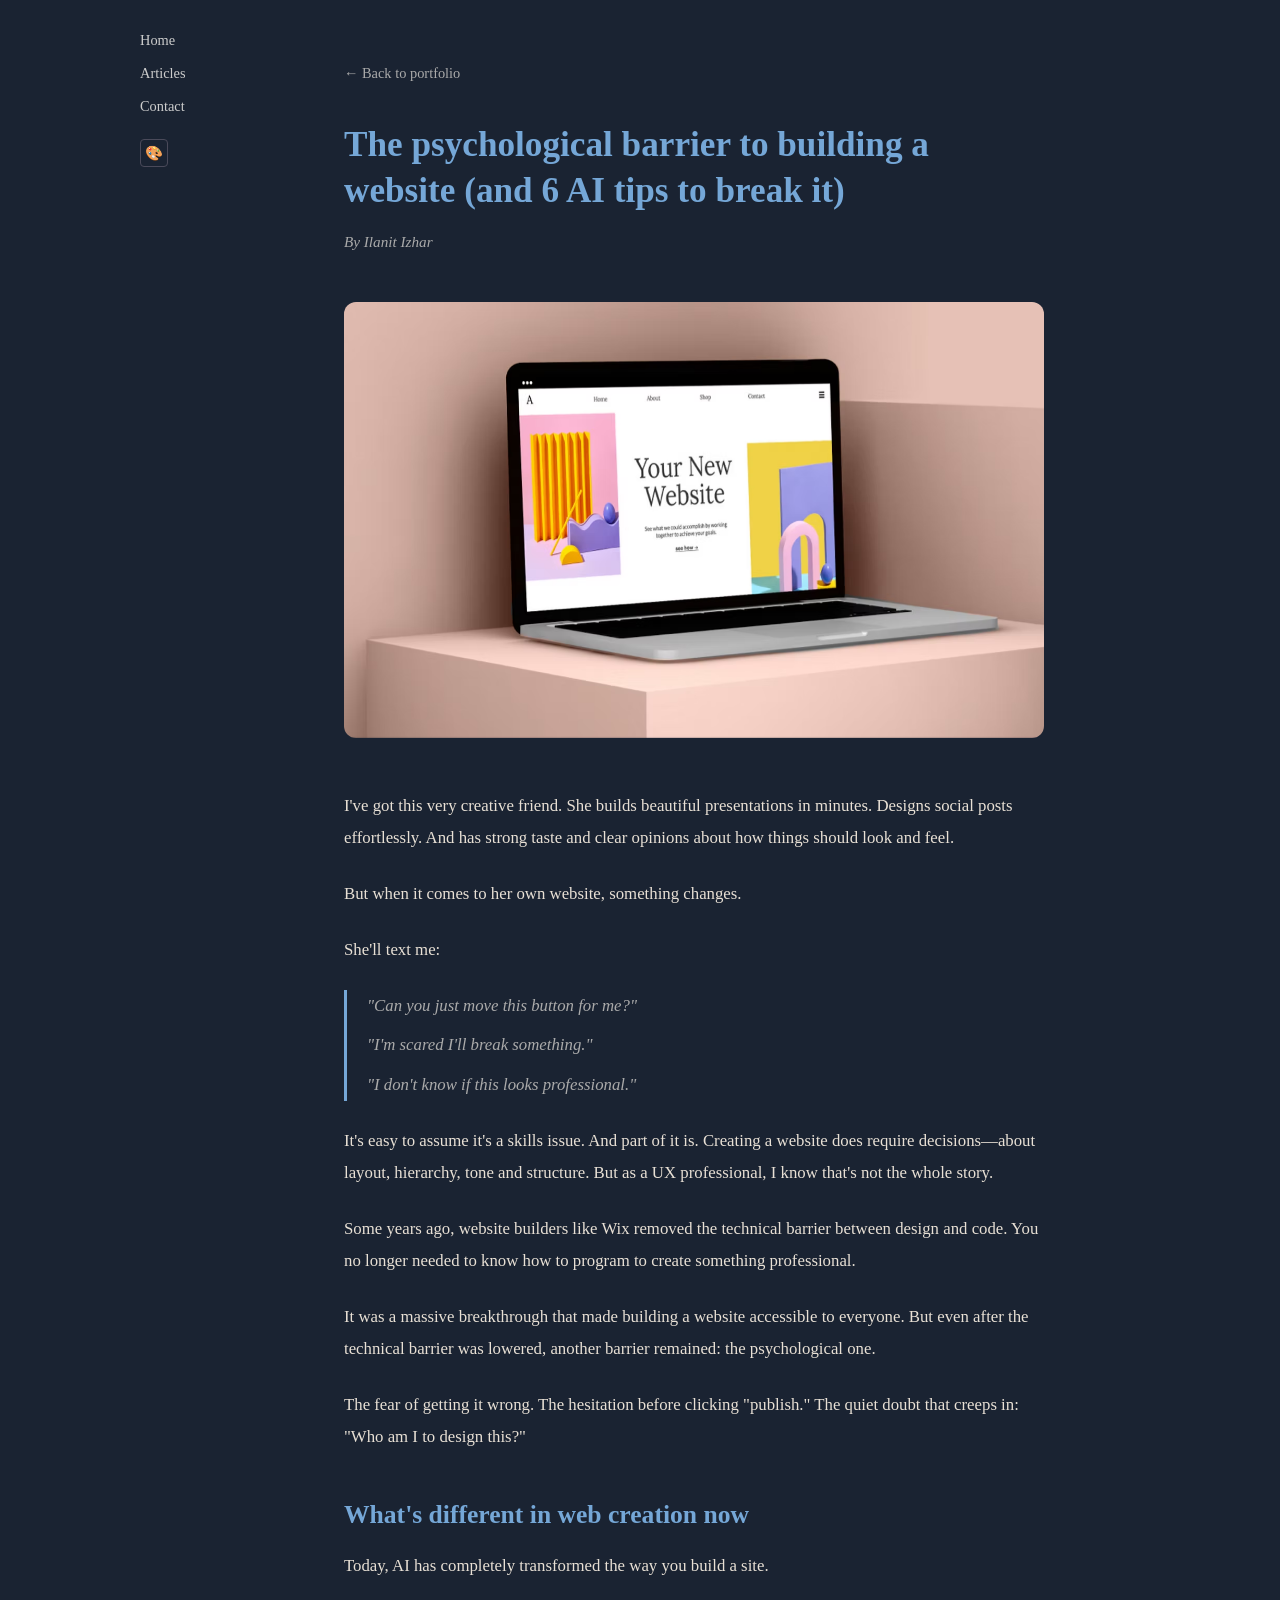
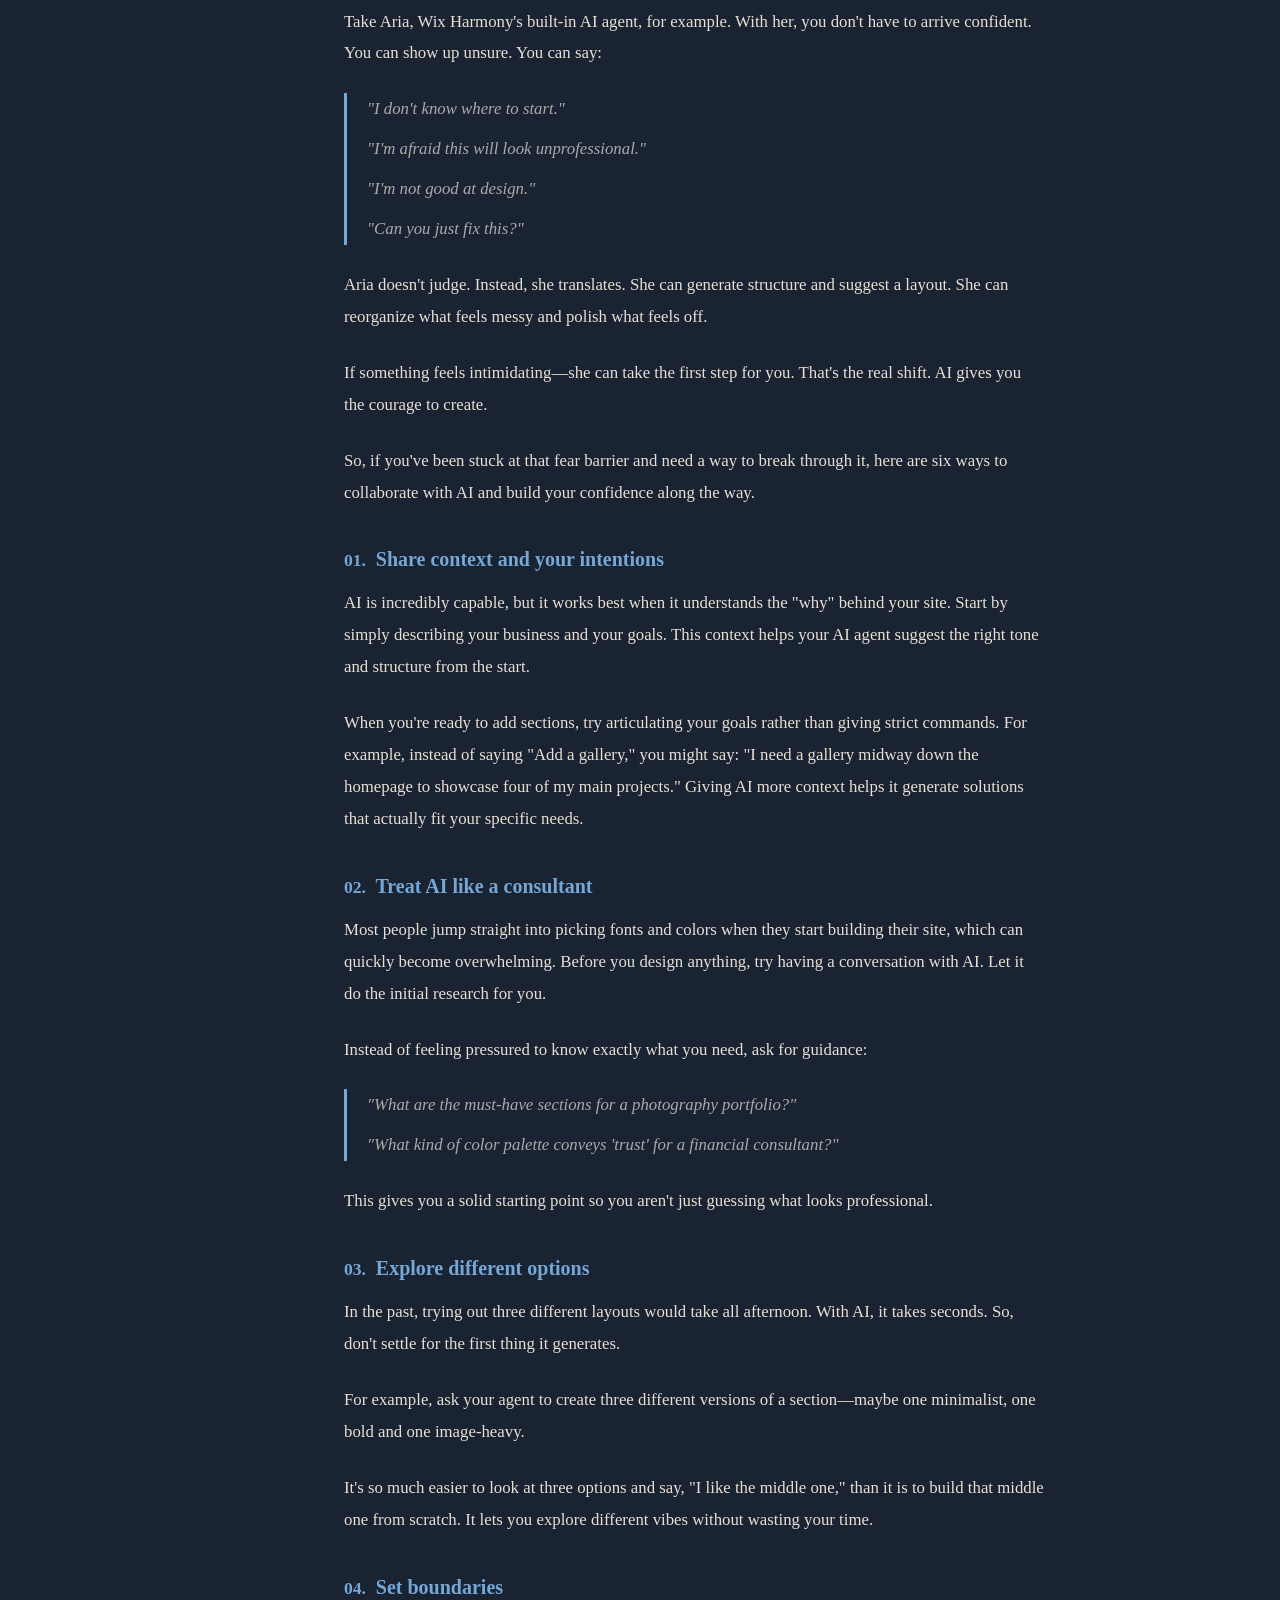
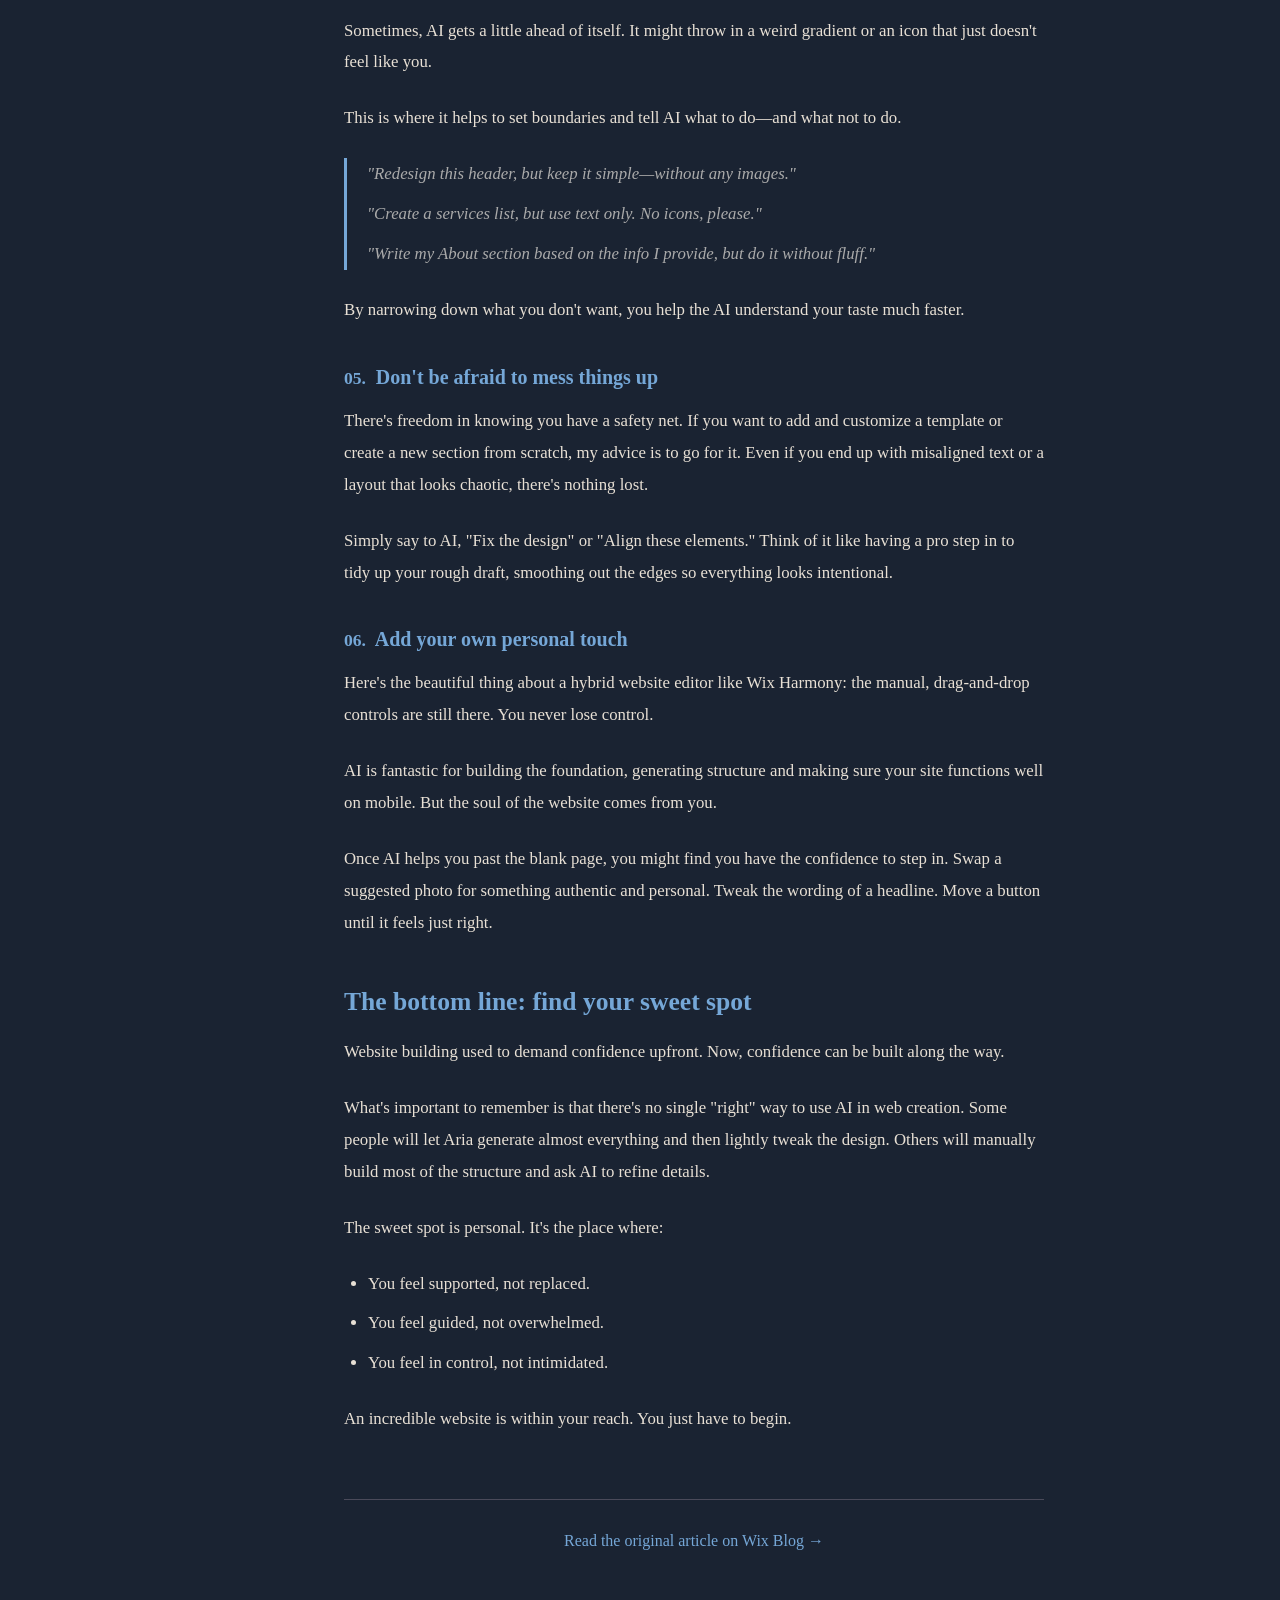
==== article.html @ 56bfa01b "Add full article page and update article section styling - Create article.html with complete article" ====
<!DOCTYPE html>
<html lang="en">
<head>
  <meta charset="UTF-8">
  <meta name="viewport" content="width=device-width, initial-scale=1.0">
  <title>The psychological barrier to building a website | Ilanit Izhar</title>
  <link rel="preconnect" href="https://fonts.googleapis.com">
  <link rel="preconnect" href="https://fonts.gstatic.com" crossorigin>
  <link href="https://fonts.googleapis.com/css2?family=DM+Serif+Display&family=Inter:wght@400;600&family=Nunito:wght@400;600&family=Playfair+Display:wght@400;700&family=Source+Sans+3:wght@400;600&family=Space+Grotesk:wght@400;600&display=swap" rel="stylesheet">
  <link rel="stylesheet" href="styles.css">
  <style>
    .article-page {
      max-width: 700px;
      margin: 0 auto;
      padding: 2rem 0 4rem;
    }

    .article-back {
      display: inline-flex;
      align-items: center;
      gap: 0.4rem;
      color: var(--text-muted);
      text-decoration: none;
      font-size: 0.9rem;
      margin-bottom: 2.5rem;
      transition: color 0.2s;
    }

    .article-back:hover {
      color: var(--text);
    }

    .article-header {
      margin-bottom: 3rem;
    }

    .article-header h1 {
      font-size: 2.2rem;
      line-height: 1.3;
      margin-bottom: 1rem;
    }

    .article-byline {
      font-size: 0.95rem;
      color: var(--text-muted);
      font-style: italic;
    }

    .article-cover {
      width: 100%;
      border-radius: 12px;
      margin-bottom: 3rem;
    }

    .article-body p {
      font-size: 1.05rem;
      line-height: 1.9;
      margin-bottom: 1.5rem;
    }

    .article-body h2 {
      font-size: 1.6rem;
      margin-top: 3rem;
      margin-bottom: 1.2rem;
      color: var(--title);
    }

    .article-body h3 {
      font-size: 1.25rem;
      margin-top: 2.5rem;
      margin-bottom: 1rem;
      color: var(--title);
    }

    .article-body blockquote {
      border-left: 3px solid var(--title);
      padding-left: 1.25rem;
      margin: 1.5rem 0;
      font-style: italic;
      color: var(--text-muted);
    }

    .article-body blockquote p {
      margin-bottom: 0.5rem;
    }

    .article-body .tip-number {
      display: inline-block;
      font-size: 1.1rem;
      font-weight: 700;
      color: var(--title);
      margin-right: 0.3rem;
    }

    .article-body ul {
      padding-left: 1.5rem;
      margin-bottom: 1.5rem;
    }

    .article-body ul li {
      font-size: 1.05rem;
      line-height: 1.9;
      margin-bottom: 0.5rem;
    }

    .article-footer {
      margin-top: 4rem;
      padding-top: 2rem;
      border-top: 1px solid var(--border);
      text-align: center;
    }

    .article-footer a {
      color: var(--title);
      text-decoration: none;
      font-size: 1rem;
      transition: color 0.2s;
    }

    .article-footer a:hover {
      color: var(--link-hover);
    }

    @media (max-width: 768px) {
      .article-page {
        padding: 1rem 0 3rem;
      }

      .article-header h1 {
        font-size: 1.7rem;
      }
    }
  </style>
</head>
<body>
  <nav class="nav-bar">
    <a href="index.html">Home</a>
    <a href="index.html#articles">Articles</a>
    <a href="index.html#contact">Contact</a>
    <div class="theme-panel-wrapper">
      <button class="theme-toggle" id="theme-toggle" title="Change theme">&#127912;</button>
      <div class="theme-panel" id="theme-panel"></div>
    </div>
  </nav>

  <div class="article-page">
    <a href="index.html" class="article-back">&larr; Back to portfolio</a>

    <header class="article-header">
      <h1>The psychological barrier to building a website (and 6 AI tips to break it)</h1>
      <p class="article-byline">By Ilanit Izhar</p>
    </header>

    <img class="article-cover" src="media/fc2532_8f510f0530d548c6889fca496eeb2dd0~mv2.avif" alt="Article cover image">

    <div class="article-body">
      <p>I've got this very creative friend. She builds beautiful presentations in minutes. Designs social posts effortlessly. And has strong taste and clear opinions about how things should look and feel.</p>

      <p>But when it comes to her own website, something changes.</p>

      <p>She'll text me:</p>

      <blockquote>
        <p>"Can you just move this button for me?"</p>
        <p>"I'm scared I'll break something."</p>
        <p>"I don't know if this looks professional."</p>
      </blockquote>

      <p>It's easy to assume it's a skills issue. And part of it is. Creating a website does require decisions&mdash;about layout, hierarchy, tone and structure. But as a UX professional, I know that's not the whole story.</p>

      <p>Some years ago, website builders like Wix removed the technical barrier between design and code. You no longer needed to know how to program to create something professional.</p>

      <p>It was a massive breakthrough that made building a website accessible to everyone. But even after the technical barrier was lowered, another barrier remained: the psychological one.</p>

      <p>The fear of getting it wrong. The hesitation before clicking "publish." The quiet doubt that creeps in: "Who am I to design this?"</p>

      <h2>What's different in web creation now</h2>

      <p>Today, AI has completely transformed the way you build a site.</p>

      <p>Take Aria, Wix Harmony's built-in AI agent, for example. With her, you don't have to arrive confident. You can show up unsure. You can say:</p>

      <blockquote>
        <p>"I don't know where to start."</p>
        <p>"I'm afraid this will look unprofessional."</p>
        <p>"I'm not good at design."</p>
        <p>"Can you just fix this?"</p>
      </blockquote>

      <p>Aria doesn't judge. Instead, she translates. She can generate structure and suggest a layout. She can reorganize what feels messy and polish what feels off.</p>

      <p>If something feels intimidating&mdash;she can take the first step for you. That's the real shift. AI gives you the courage to create.</p>

      <p>So, if you've been stuck at that fear barrier and need a way to break through it, here are six ways to collaborate with AI and build your confidence along the way.</p>

      <h3><span class="tip-number">01.</span> Share context and your intentions</h3>

      <p>AI is incredibly capable, but it works best when it understands the "why" behind your site. Start by simply describing your business and your goals. This context helps your AI agent suggest the right tone and structure from the start.</p>

      <p>When you're ready to add sections, try articulating your goals rather than giving strict commands. For example, instead of saying "Add a gallery," you might say: "I need a gallery midway down the homepage to showcase four of my main projects." Giving AI more context helps it generate solutions that actually fit your specific needs.</p>

      <h3><span class="tip-number">02.</span> Treat AI like a consultant</h3>

      <p>Most people jump straight into picking fonts and colors when they start building their site, which can quickly become overwhelming. Before you design anything, try having a conversation with AI. Let it do the initial research for you.</p>

      <p>Instead of feeling pressured to know exactly what you need, ask for guidance:</p>

      <blockquote>
        <p>"What are the must-have sections for a photography portfolio?"</p>
        <p>"What kind of color palette conveys 'trust' for a financial consultant?"</p>
      </blockquote>

      <p>This gives you a solid starting point so you aren't just guessing what looks professional.</p>

      <h3><span class="tip-number">03.</span> Explore different options</h3>

      <p>In the past, trying out three different layouts would take all afternoon. With AI, it takes seconds. So, don't settle for the first thing it generates.</p>

      <p>For example, ask your agent to create three different versions of a section&mdash;maybe one minimalist, one bold and one image-heavy.</p>

      <p>It's so much easier to look at three options and say, "I like the middle one," than it is to build that middle one from scratch. It lets you explore different vibes without wasting your time.</p>

      <h3><span class="tip-number">04.</span> Set boundaries</h3>

      <p>Sometimes, AI gets a little ahead of itself. It might throw in a weird gradient or an icon that just doesn't feel like you.</p>

      <p>This is where it helps to set boundaries and tell AI what to do&mdash;and what not to do.</p>

      <blockquote>
        <p>"Redesign this header, but keep it simple&mdash;without any images."</p>
        <p>"Create a services list, but use text only. No icons, please."</p>
        <p>"Write my About section based on the info I provide, but do it without fluff."</p>
      </blockquote>

      <p>By narrowing down what you don't want, you help the AI understand your taste much faster.</p>

      <h3><span class="tip-number">05.</span> Don't be afraid to mess things up</h3>

      <p>There's freedom in knowing you have a safety net. If you want to add and customize a template or create a new section from scratch, my advice is to go for it. Even if you end up with misaligned text or a layout that looks chaotic, there's nothing lost.</p>

      <p>Simply say to AI, "Fix the design" or "Align these elements." Think of it like having a pro step in to tidy up your rough draft, smoothing out the edges so everything looks intentional.</p>

      <h3><span class="tip-number">06.</span> Add your own personal touch</h3>

      <p>Here's the beautiful thing about a hybrid website editor like Wix Harmony: the manual, drag-and-drop controls are still there. You never lose control.</p>

      <p>AI is fantastic for building the foundation, generating structure and making sure your site functions well on mobile. But the soul of the website comes from you.</p>

      <p>Once AI helps you past the blank page, you might find you have the confidence to step in. Swap a suggested photo for something authentic and personal. Tweak the wording of a headline. Move a button until it feels just right.</p>

      <h2>The bottom line: find your sweet spot</h2>

      <p>Website building used to demand confidence upfront. Now, confidence can be built along the way.</p>

      <p>What's important to remember is that there's no single "right" way to use AI in web creation. Some people will let Aria generate almost everything and then lightly tweak the design. Others will manually build most of the structure and ask AI to refine details.</p>

      <p>The sweet spot is personal. It's the place where:</p>

      <ul>
        <li>You feel supported, not replaced.</li>
        <li>You feel guided, not overwhelmed.</li>
        <li>You feel in control, not intimidated.</li>
      </ul>

      <p>An incredible website is within your reach. You just have to begin.</p>
    </div>

    <div class="article-footer">
      <a href="https://www.wix.com/blog/breaking-the-psychological-barrier-to-building-a-website" target="_blank">Read the original article on Wix Blog &rarr;</a>
    </div>
  </div>

  <script>
    var themes = {
      midnight: {
        name: 'Midnight',
        headingFont: "Georgia, 'Times New Roman', serif",
        bodyFont: "Georgia, 'Times New Roman', serif",
        vars: {
          '--bg': '#1a2332', '--text': '#e8e0d5', '--text-muted': '#aaa',
          '--title': '#75a7d7', '--border': '#4a4a5a', '--border-light': '#555',
          '--link': '#ccc', '--link-hover': '#fff', '--tag-border': '#555',
          '--btn-border': '#ccc', '--btn-hover-bg': '#e8e0d5', '--btn-hover-text': '#1a2332',
          '--footer-text': '#999'
        },
        swatches: ['#1a2332', '#75a7d7', '#6c6cd5']
      },
      daylight: {
        name: 'Daylight',
        headingFont: "Georgia, 'Times New Roman', serif",
        bodyFont: "Georgia, 'Times New Roman', serif",
        vars: {
          '--bg': '#f5f3f0', '--text': '#2a2a2a', '--text-muted': '#666',
          '--title': '#4a5a9e', '--border': '#ddd', '--border-light': '#ccc',
          '--link': '#555', '--link-hover': '#1a1a1a', '--tag-border': '#bbb',
          '--btn-border': '#555', '--btn-hover-bg': '#2a2a2a', '--btn-hover-text': '#f5f3f0',
          '--footer-text': '#777'
        },
        swatches: ['#f5f3f0', '#4a5a9e', '#d5d1ca']
      },
      editorial: {
        name: 'Editorial',
        headingFont: "'Playfair Display', Georgia, serif",
        bodyFont: "'Source Sans 3', 'Helvetica Neue', sans-serif",
        vars: {
          '--bg': '#faf8f5', '--text': '#2d2d2d', '--text-muted': '#7a7a7a',
          '--title': '#8b4513', '--border': '#e0d8ce', '--border-light': '#d4ccc2',
          '--link': '#6b5b4f', '--link-hover': '#2d2d2d', '--tag-border': '#c8bfb3',
          '--btn-border': '#8b4513', '--btn-hover-bg': '#8b4513', '--btn-hover-text': '#faf8f5',
          '--footer-text': '#999'
        },
        swatches: ['#faf8f5', '#8b4513', '#ded4c4']
      },
      modernist: {
        name: 'Modernist',
        headingFont: "'Space Grotesk', 'Arial', sans-serif",
        bodyFont: "'Inter', 'Helvetica Neue', sans-serif",
        vars: {
          '--bg': '#111111', '--text': '#f0f0f0', '--text-muted': '#999',
          '--title': '#00d4aa', '--border': '#333', '--border-light': '#444',
          '--link': '#bbb', '--link-hover': '#fff', '--tag-border': '#444',
          '--btn-border': '#00d4aa', '--btn-hover-bg': '#00d4aa', '--btn-hover-text': '#111111',
          '--footer-text': '#888'
        },
        swatches: ['#111111', '#00d4aa', '#225555']
      },
      sunset: {
        name: 'Sunset',
        headingFont: "'DM Serif Display', Georgia, serif",
        bodyFont: "'Nunito', 'Helvetica Neue', sans-serif",
        vars: {
          '--bg': '#2b1b35', '--text': '#f5e6d3', '--text-muted': '#c4a882',
          '--title': '#e8956a', '--border': '#4a3555', '--border-light': '#5a4565',
          '--link': '#d4b896', '--link-hover': '#f5e6d3', '--tag-border': '#5a4565',
          '--btn-border': '#e8956a', '--btn-hover-bg': '#e8956a', '--btn-hover-text': '#2b1b35',
          '--footer-text': '#a08870'
        },
        swatches: ['#2b1b35', '#e8956a', '#843855']
      }
    };

    var currentThemeKey = localStorage.getItem('selectedTheme') || 'midnight';
    var panelOpen = false;

    function applyTheme(key) {
      var theme = themes[key];
      if (!theme) return;
      currentThemeKey = key;
      localStorage.setItem('selectedTheme', key);

      var root = document.documentElement;
      for (var prop in theme.vars) {
        root.style.setProperty(prop, theme.vars[prop]);
      }

      document.body.style.fontFamily = theme.bodyFont;
      document.body.style.backgroundColor = theme.vars['--bg'];
      document.body.style.color = theme.vars['--text'];
      var nav = document.querySelector('.nav-bar');
      if (nav) nav.style.backgroundColor = theme.vars['--bg'];

      var headings = document.querySelectorAll('h1, h2, h3, h4');
      for (var i = 0; i < headings.length; i++) {
        headings[i].style.fontFamily = theme.headingFont;
      }

      updateActiveCard();
    }

    function buildPanel() {
      var panel = document.getElementById('theme-panel');
      panel.innerHTML = '';
      for (var key in themes) {
        var t = themes[key];
        var card = document.createElement('div');
        card.className = 'theme-card' + (key === currentThemeKey ? ' active' : '');
        card.dataset.theme = key;

        var swatches = document.createElement('div');
        swatches.className = 'theme-card-swatches';
        for (var s = 0; s < t.swatches.length; s++) {
          var dot = document.createElement('div');
          dot.className = 'theme-swatch';
          dot.style.backgroundColor = t.swatches[s];
          swatches.appendChild(dot);
        }

        var name = document.createElement('span');
        name.className = 'theme-card-name';
        name.textContent = t.name;
        name.style.fontFamily = t.headingFont;

        card.appendChild(swatches);
        card.appendChild(name);
        card.addEventListener('click', (function(k) {
          return function() { applyTheme(k); };
        })(key));

        panel.appendChild(card);
      }
    }

    function updateActiveCard() {
      var cards = document.querySelectorAll('.theme-card');
      for (var i = 0; i < cards.length; i++) {
        cards[i].classList.toggle('active', cards[i].dataset.theme === currentThemeKey);
      }
    }

    function togglePanel() {
      panelOpen = !panelOpen;
      document.getElementById('theme-panel').classList.toggle('open', panelOpen);
    }

    document.getElementById('theme-toggle').addEventListener('click', function(e) {
      e.stopPropagation();
      togglePanel();
    });

    document.addEventListener('click', function(e) {
      if (panelOpen && !document.getElementById('theme-panel').contains(e.target)) {
        panelOpen = false;
        document.getElementById('theme-panel').classList.remove('open');
      }
    });

    buildPanel();
    applyTheme(currentThemeKey);
  </script>
</body>
</html>
---- styles.css ----
* {
  box-sizing: border-box;
  margin: 0;
  padding: 0;
}

:root {
  --bg: #1a2332;
  --text: #e8e0d5;
  --text-muted: #aaa;
  --title: #75a7d7;
  --border: #4a4a5a;
  --border-light: #555;
  --link: #ccc;
  --link-hover: #fff;
  --tag-border: #555;
  --btn-border: #ccc;
  --btn-hover-bg: #e8e0d5;
  --btn-hover-text: #1a2332;
  --footer-text: #999;
}


body {
  font-family: Georgia, 'Times New Roman', serif;
  background-color: var(--bg);
  color: var(--text);
  transition: background-color 1.5s ease, color 1.5s ease, font-family 0.3s ease;
  max-width: 1000px;
  margin: 0 auto;
  padding: 2rem 2rem 2rem 140px;
}

.nav-bar {
  transition: background-color 1.5s ease;
  position: fixed;
  top: 2rem;
  left: calc((100vw - 1000px) / 2);
  display: flex;
  flex-direction: column;
  gap: 1rem;
  z-index: 10;
}

.nav-bar a {
  color: var(--link);
  text-decoration: none;
  font-size: 0.9rem;
}

.nav-bar a:hover {
  color: var(--link-hover);
}

.theme-toggle {
  cursor: pointer;
  background: none;
  border: 1px solid var(--border);
  color: var(--text-muted);
  font-size: 0.9rem;
  width: 28px;
  height: 28px;
  padding: 0;
  border-radius: 4px;
  margin-top: 0.5rem;
  transition: color 0.3s, border-color 0.3s;
}

.theme-toggle:hover {
  color: var(--link-hover);
  border-color: var(--link);
}

html {
  scroll-behavior: smooth;
}

h1, h2 {
  color: var(--title);
}

h1 {
  font-size: 2.5rem;
  margin-bottom: 0.25rem;
}

.subtitle {
  font-style: italic;
  color: var(--text-muted);
  font-size: 1.3rem;
  margin-bottom: 0.75rem;
}

.tags {
  display: flex;
  flex-wrap: wrap;
  gap: 0.5rem;
  margin-bottom: 2rem;
}

.tag {
  display: inline-block;
  padding: 0.3rem 0.75rem;
  border: 1px solid var(--tag-border);
  border-radius: 20px;
  font-size: 0.8rem;
  color: var(--text-muted);
}

section {
  margin-bottom: 2rem;
}

h2 {
  margin-bottom: 1.5rem;
}

p {
  line-height: 1.6;
}

.title {
  font-style: italic;
  color: var(--text-muted);
  margin-bottom: 0.75rem;
}

.gallery-track-wrapper {
  overflow: hidden;
  margin-bottom: 2rem;
}

.gallery-track {
  display: flex;
  gap: 1rem;
  animation: scroll-gallery 40s linear infinite;
  width: max-content;
}

.gallery-track img {
  height: 280px;
  width: auto;
  border-radius: 8px;
  object-fit: cover;
  flex-shrink: 0;
}

@keyframes scroll-gallery {
  0% { transform: translateX(0); }
  100% { transform: translateX(-50%); }
}

/* Timeline Carousel */
.timeline-container {
  position: relative;
  margin-top: 1.5rem;
}

.timeline-scroll {
  display: flex;
  gap: 1rem;
  overflow-x: auto;
  scroll-behavior: smooth;
  padding: 0.5rem 0 4.5rem;
  scrollbar-width: none;
  -ms-overflow-style: none;
}

.timeline-scroll::-webkit-scrollbar {
  display: none;
}

.timeline-line {
  position: absolute;
  bottom: 2.6rem;
  left: 0;
  right: 0;
  height: 2px;
  background: var(--border);
}

.timeline-card {
  min-width: 380px;
  max-width: 420px;
  padding: 2rem 2.2rem;
  display: flex;
  flex-direction: column;
  border: 1px solid var(--border);
  border-radius: 10px;
  cursor: pointer;
  flex-shrink: 0;
  position: relative;
  transition: border-color 0.25s;
  background: rgba(128, 128, 128, 0.06);
}

.timeline-card::before {
  content: '';
  position: absolute;
  bottom: -1.5rem;
  left: 50%;
  transform: translateX(-50%);
  width: 1px;
  height: 1.5rem;
  border-left: 2px dotted var(--border);
}

.timeline-card::after {
  content: '';
  position: absolute;
  bottom: -2.05rem;
  left: 50%;
  transform: translate(-50%, 50%);
  width: 12px;
  height: 12px;
  border-radius: 50%;
  background: var(--title);
  border: 2px solid var(--bg);
  transition: background 0.25s, border-color 0.25s;
  z-index: 2;
  pointer-events: none;
}

.timeline-card-year {
  position: absolute;
  bottom: -3.6rem;
  left: 50%;
  transform: translateX(-50%);
  font-size: 0.75rem;
  color: var(--text-muted);
  white-space: nowrap;
}

.timeline-card:hover {
  border-color: var(--title);
}

.timeline-card.active {
  border-color: var(--title);
}

.timeline-card.active::after {
  background: var(--title);
}

.timeline-card-logo {
  width: 48px;
  height: 48px;
  object-fit: contain;
  border-radius: 8px;
  margin-bottom: 0.75rem;
}

.timeline-card-company {
  font-size: 1.4rem;
  font-weight: 700;
  color: var(--title);
  margin-bottom: 0.3rem;
}

.timeline-card-desc {
  font-size: 0.85rem;
  color: var(--text-muted);
  line-height: 1.4;
  margin-bottom: 0.6rem;
}

.timeline-card-role {
  font-size: 1.1rem;
  color: var(--text);
  line-height: 1.5;
  margin-bottom: 0.6rem;
}

.timeline-card-dates {
  margin-top: auto;
  font-size: 1rem;
  color: var(--text-muted);
  font-style: italic;
}

.timeline-arrow {
  position: absolute;
  top: 50%;
  transform: translateY(calc(-50% - 1rem));
  width: 32px;
  height: 32px;
  border-radius: 50%;
  border: 1px solid var(--border);
  background: var(--bg);
  color: var(--text);
  font-size: 1rem;
  cursor: pointer;
  display: flex;
  align-items: center;
  justify-content: center;
  z-index: 10;
  transition: opacity 0.3s, background 0.2s, border-color 0.2s;
}

.timeline-arrow:hover {
  border-color: var(--title);
  color: var(--title);
}

.timeline-arrow.hidden {
  opacity: 0;
  pointer-events: none;
}

.timeline-arrow-left {
  left: -16px;
}

.timeline-arrow-right {
  right: -16px;
}

/* Timeline Popover Overlay */
.timeline-overlay {
  display: none;
  position: fixed;
  top: 0;
  left: 0;
  right: 0;
  bottom: 0;
  background: rgba(0, 0, 0, 0.4);
  backdrop-filter: blur(6px);
  -webkit-backdrop-filter: blur(6px);
  z-index: 50;
}

.timeline-overlay.open {
  display: block;
}

/* Timeline Popover */
.timeline-popover {
  display: none;
  position: fixed;
  top: 50%;
  left: 50%;
  transform: translate(-50%, -50%);
  width: 90%;
  max-width: 750px;
  max-height: 85vh;
  overflow-y: auto;
  background: var(--bg);
  border: 1px solid var(--border);
  border-radius: 20px;
  padding: 3.5rem 4rem;
  box-shadow: 0 16px 48px rgba(0, 0, 0, 0.35);
  z-index: 51;
  transition: background-color 0.3s, border-color 0.3s;
}

.timeline-popover.open {
  display: block;
}

.timeline-popover-close {
  position: absolute;
  top: 0.75rem;
  right: 0.75rem;
  width: 28px;
  height: 28px;
  border: none;
  background: transparent;
  color: var(--text-muted);
  font-size: 1.2rem;
  cursor: pointer;
  border-radius: 50%;
  display: flex;
  align-items: center;
  justify-content: center;
  transition: color 0.2s, background 0.2s;
}

.timeline-popover-close:hover {
  color: var(--text);
  background: rgba(128, 128, 128, 0.15);
}

.timeline-popover h4 {
  font-size: 1.5rem;
  margin-bottom: 0.3rem;
  color: var(--title);
}

.timeline-popover .popover-role {
  font-size: 1.15rem;
  margin-bottom: 0.2rem;
}

.timeline-popover .popover-meta {
  font-size: 1.05rem;
  font-style: italic;
  color: var(--text-muted);
  margin-bottom: 1.5rem;
}

.timeline-popover .popover-desc {
  font-size: 1.05rem;
  color: var(--text-muted);
  margin-bottom: 1.5rem;
  line-height: 1.8;
}

.timeline-popover ul {
  padding-left: 1.5rem;
}

.timeline-popover ul li {
  line-height: 1.9;
  font-size: 1.05rem;
  margin-bottom: 0.4rem;
}

.focus-list {
  padding-left: 1.25rem;
}

.focus-list li {
  line-height: 1.7;
}

.section-divider {
  border: none;
  border-top: 1px solid var(--border);
  margin: 2rem 0;
}

.article-card {
  margin-top: 1rem;
  display: flex;
  gap: 1.5rem;
  align-items: flex-start;
}

.article-card img {
  width: 320px;
  border-radius: 8px;
  object-fit: cover;
  flex-shrink: 0;
}

.article-card-content {
  display: flex;
  flex-direction: column;
  align-items: flex-start;
  gap: 1rem;
}

.article-card-content h3 {
  font-size: 1.5rem;
  line-height: 1.4;
}

.btn {
  display: inline-block;
  padding: 0.5rem 1.25rem;
  border: 1px solid var(--btn-border);
  color: var(--text);
  text-decoration: none;
  font-size: 0.9rem;
  border-radius: 4px;
}

.btn:hover {
  background-color: var(--btn-hover-bg);
  color: var(--btn-hover-text);
}

footer {
  margin-top: 3rem;
  padding-top: 1rem;
  border-top: 1px solid var(--border-light);
  font-size: 0.9rem;
  color: var(--footer-text);
}

footer p {
  margin-bottom: 0.5rem;
}

footer a {
  color: var(--link);
  text-decoration: none;
}

footer a:hover {
  color: var(--link-hover);
}

.linkedin-link {
  display: inline-flex;
  align-items: center;
  gap: 0.4rem;
}

.linkedin-icon {
  width: 16px;
  height: 16px;
}

.theme-panel-wrapper {
  position: relative;
}

.theme-panel {
  display: none;
  position: absolute;
  top: calc(100% + 0.5rem);
  left: 0;
  background: var(--bg);
  border: 1px solid var(--border);
  border-radius: 10px;
  padding: 0.5rem;
  width: 200px;
  box-shadow: 0 8px 24px rgba(0, 0, 0, 0.3);
  z-index: 100;
  flex-direction: column;
  gap: 0.4rem;
  transition: background-color 0.3s;
}

.theme-panel.open {
  display: flex;
}

.theme-card {
  display: flex;
  align-items: center;
  gap: 0.6rem;
  padding: 0.5rem 0.6rem;
  border-radius: 8px;
  cursor: pointer;
  border: 2px solid transparent;
  transition: border-color 0.2s, background 0.2s;
}

.theme-card:hover {
  background: rgba(128, 128, 128, 0.15);
}

.theme-card.active {
  border-color: var(--title);
}

.theme-card-swatches {
  display: flex;
  gap: 3px;
  flex-shrink: 0;
}

.theme-swatch {
  width: 14px;
  height: 14px;
  border-radius: 50%;
  border: 1px solid rgba(128, 128, 128, 0.3);
}

.theme-card-name {
  font-size: 0.8rem;
  color: var(--text);
  white-space: nowrap;
}

@media (max-width: 768px) {
  body {
    padding: 5rem 1rem 2rem;
  }

  .nav-bar {
    position: fixed;
    top: 0;
    left: 0;
    right: 0;
    flex-direction: row;
    flex-wrap: wrap;
    gap: 0.75rem;
    padding: 0.75rem 1rem;
    background-color: var(--bg);
    border-bottom: 1px solid var(--border);
  }

  h1 {
    font-size: 1.8rem;
  }

  .subtitle {
    font-size: 1rem;
  }

  .gallery-track img {
    height: 200px;
  }

  .article-card {
    flex-direction: column;
  }

  .article-card img {
    width: 100%;
    max-width: 300px;
  }

  .theme-panel {
    left: auto;
    right: 0;
  }

  .timeline-card {
    min-width: 280px;
    max-width: 320px;
    padding: 1.5rem 1.6rem;
  }

  .timeline-arrow {
    display: none;
  }

  .timeline-popover {
    padding: 1.2rem;
  }
}
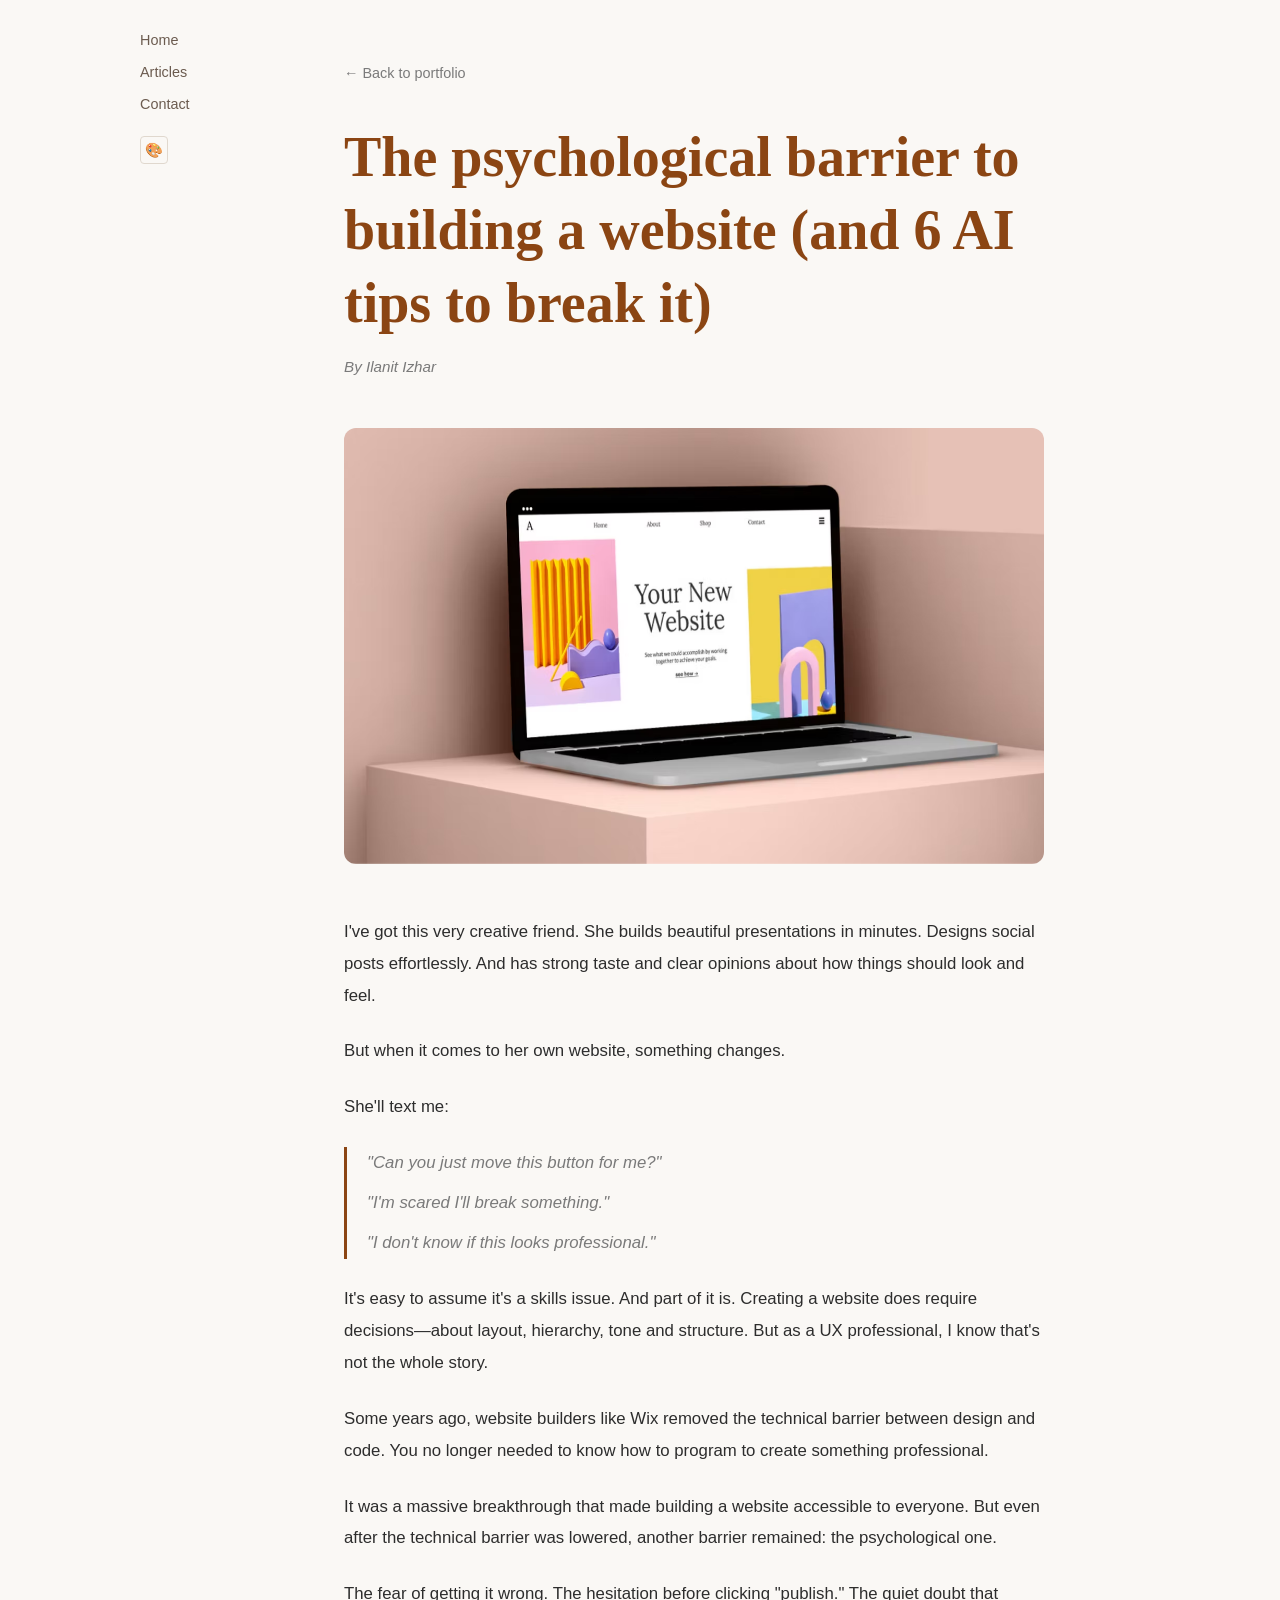
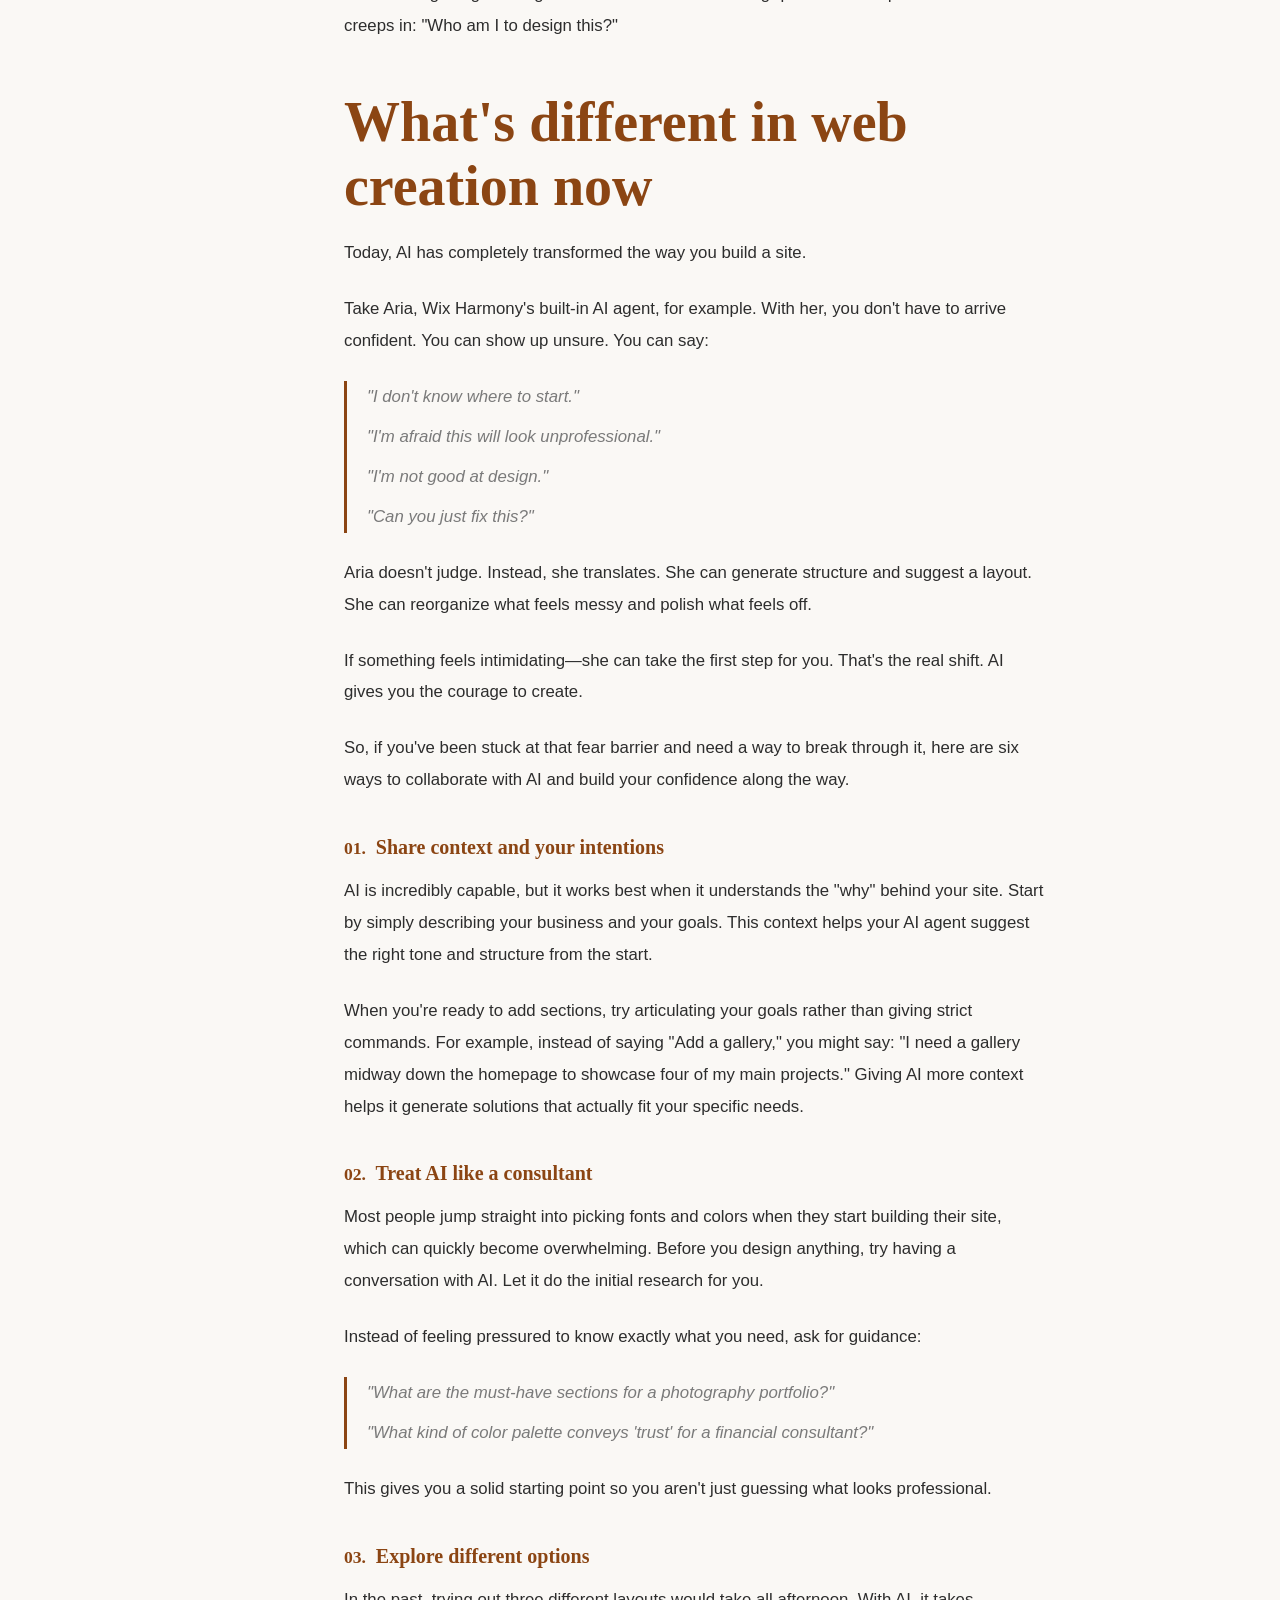
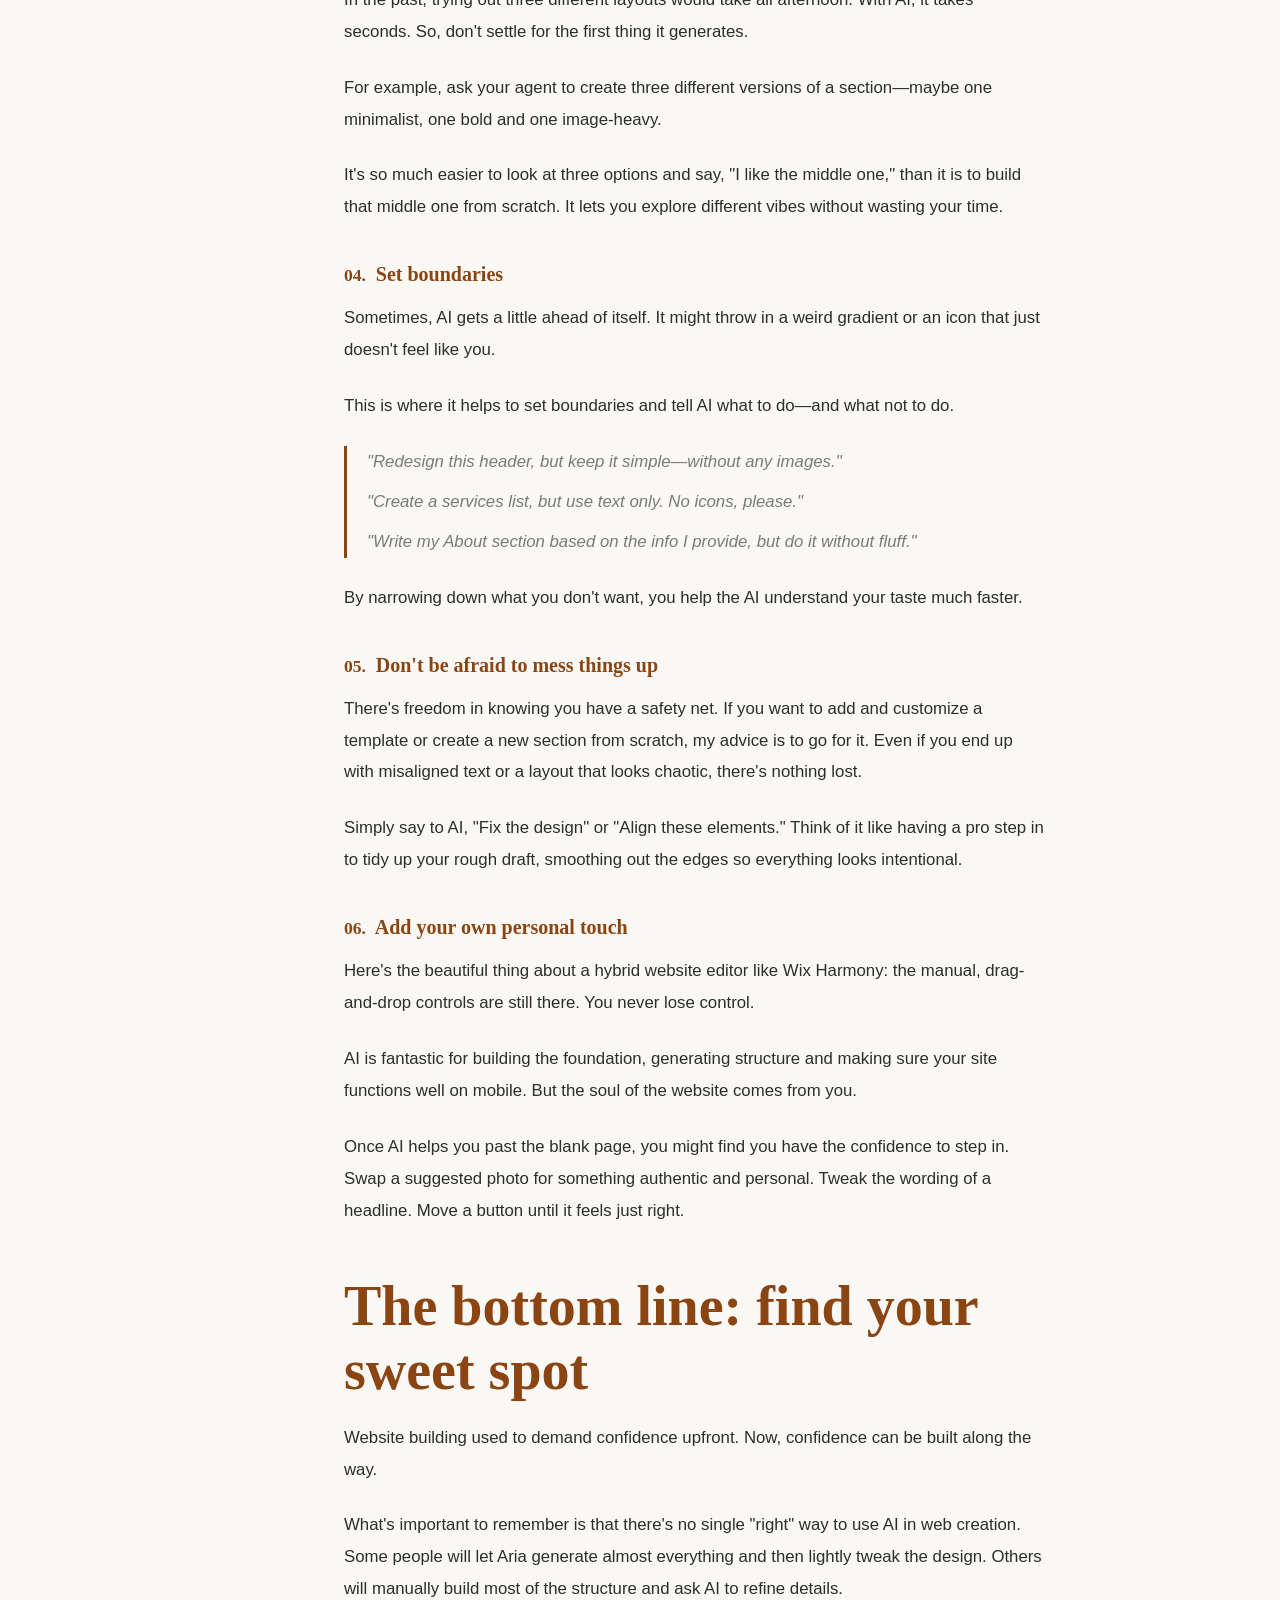
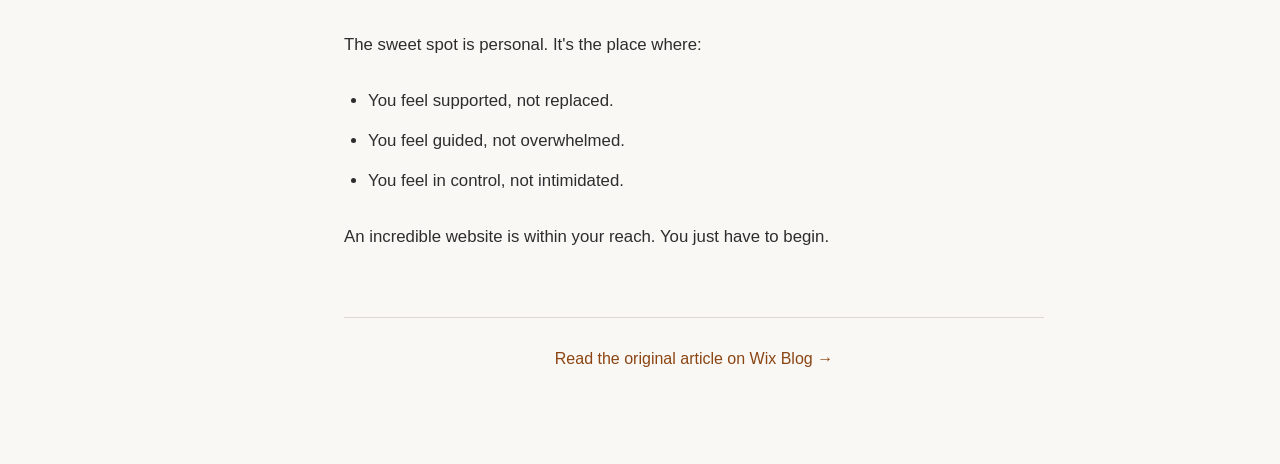
==== commit fc82b6bd: "Refine themes, nav, and gallery - Update Daylight theme to pure black and white - Make Editorial the" ====
--- a/article.html
+++ b/article.html
@@ -6,7 +6,7 @@
   <title>The psychological barrier to building a website | Ilanit Izhar</title>
   <link rel="preconnect" href="https://fonts.googleapis.com">
   <link rel="preconnect" href="https://fonts.gstatic.com" crossorigin>
-  <link href="https://fonts.googleapis.com/css2?family=DM+Serif+Display&family=Inter:wght@400;600&family=Nunito:wght@400;600&family=Playfair+Display:wght@400;700&family=Source+Sans+3:wght@400;600&family=Space+Grotesk:wght@400;600&display=swap" rel="stylesheet">
+  <link href="https://fonts.googleapis.com/css2?family=DM+Serif+Display&family=Inter:wght@400;600&family=Nunito:wght@400;600&family=Playfair+Display:wght@400;700&family=Source+Sans+3:wght@400;600&family=Space+Grotesk:wght@400;600&family=Space+Mono:wght@400;700&family=Bricolage+Grotesque:wght@400;700;800&family=Outfit:wght@400;600&family=Syne:wght@400;700;800&display=swap" rel="stylesheet">
   <link rel="stylesheet" href="styles.css">
   <style>
     .article-page {
@@ -272,6 +272,20 @@
 
   <script>
     var themes = {
+      editorial: {
+        name: 'Editorial',
+        headingFont: "'Playfair Display', Georgia, serif",
+        bodyFont: "'Source Sans 3', 'Helvetica Neue', sans-serif",
+        fontSizes: { h1: '3.5rem', h2: '3.5rem' },
+        vars: {
+          '--bg': '#faf8f5', '--text': '#2d2d2d', '--text-muted': '#7a7a7a',
+          '--title': '#8b4513', '--border': '#e0d8ce', '--border-light': '#d4ccc2',
+          '--link': '#6b5b4f', '--link-hover': '#2d2d2d', '--tag-border': '#c8bfb3',
+          '--btn-border': '#8b4513', '--btn-hover-bg': '#8b4513', '--btn-hover-text': '#faf8f5',
+          '--footer-text': '#999'
+        },
+        swatches: ['#faf8f5', '#8b4513', '#ded4c4']
+      },
       midnight: {
         name: 'Midnight',
         headingFont: "Georgia, 'Times New Roman', serif",
@@ -289,32 +303,21 @@
         name: 'Daylight',
         headingFont: "Georgia, 'Times New Roman', serif",
         bodyFont: "Georgia, 'Times New Roman', serif",
+        fontSizes: { h1: '3.5rem', h2: '2rem' },
         vars: {
-          '--bg': '#f5f3f0', '--text': '#2a2a2a', '--text-muted': '#666',
-          '--title': '#4a5a9e', '--border': '#ddd', '--border-light': '#ccc',
-          '--link': '#555', '--link-hover': '#1a1a1a', '--tag-border': '#bbb',
-          '--btn-border': '#555', '--btn-hover-bg': '#2a2a2a', '--btn-hover-text': '#f5f3f0',
+          '--bg': '#ffffff', '--text': '#111111', '--text-muted': '#555',
+          '--title': '#111111', '--border': '#ddd', '--border-light': '#ccc',
+          '--link': '#333', '--link-hover': '#000', '--tag-border': '#999',
+          '--btn-border': '#111111', '--btn-hover-bg': '#111111', '--btn-hover-text': '#ffffff',
           '--footer-text': '#777'
         },
-        swatches: ['#f5f3f0', '#4a5a9e', '#d5d1ca']
-      },
-      editorial: {
-        name: 'Editorial',
-        headingFont: "'Playfair Display', Georgia, serif",
-        bodyFont: "'Source Sans 3', 'Helvetica Neue', sans-serif",
-        vars: {
-          '--bg': '#faf8f5', '--text': '#2d2d2d', '--text-muted': '#7a7a7a',
-          '--title': '#8b4513', '--border': '#e0d8ce', '--border-light': '#d4ccc2',
-          '--link': '#6b5b4f', '--link-hover': '#2d2d2d', '--tag-border': '#c8bfb3',
-          '--btn-border': '#8b4513', '--btn-hover-bg': '#8b4513', '--btn-hover-text': '#faf8f5',
-          '--footer-text': '#999'
-        },
-        swatches: ['#faf8f5', '#8b4513', '#ded4c4']
+        swatches: ['#ffffff', '#111111', '#eaeaea']
       },
       modernist: {
         name: 'Modernist',
         headingFont: "'Space Grotesk', 'Arial', sans-serif",
-        bodyFont: "'Inter', 'Helvetica Neue', sans-serif",
+        bodyFont: "'Space Mono', monospace",
+        fontSizes: { h1: '3rem', h2: '2rem' },
         vars: {
           '--bg': '#111111', '--text': '#f0f0f0', '--text-muted': '#999',
           '--title': '#00d4aa', '--border': '#333', '--border-light': '#444',
@@ -324,22 +327,23 @@
         },
         swatches: ['#111111', '#00d4aa', '#225555']
       },
-      sunset: {
-        name: 'Sunset',
-        headingFont: "'DM Serif Display', Georgia, serif",
-        bodyFont: "'Nunito', 'Helvetica Neue', sans-serif",
+      playful: {
+        name: 'Playful',
+        headingFont: "'Syne', 'Arial', sans-serif",
+        bodyFont: "'Outfit', 'Helvetica Neue', sans-serif",
+        fontSizes: { h1: '3.5rem', h2: '2.2rem' },
         vars: {
-          '--bg': '#2b1b35', '--text': '#f5e6d3', '--text-muted': '#c4a882',
-          '--title': '#e8956a', '--border': '#4a3555', '--border-light': '#5a4565',
-          '--link': '#d4b896', '--link-hover': '#f5e6d3', '--tag-border': '#5a4565',
-          '--btn-border': '#e8956a', '--btn-hover-bg': '#e8956a', '--btn-hover-text': '#2b1b35',
-          '--footer-text': '#a08870'
+          '--bg': '#1a1130', '--text': '#f5f0ff', '--text-muted': '#c4b0e0',
+          '--title': '#ff6bb5', '--border': '#3d2a5c', '--border-light': '#4d3a6c',
+          '--link': '#d9a0ff', '--link-hover': '#fff', '--tag-border': '#5a3d8a',
+          '--btn-border': '#ff6bb5', '--btn-hover-bg': '#ff6bb5', '--btn-hover-text': '#1a1130',
+          '--footer-text': '#9980bb'
         },
-        swatches: ['#2b1b35', '#e8956a', '#843855']
+        swatches: ['#1a1130', '#ff6bb5', '#f7a832']
       }
     };
 
-    var currentThemeKey = localStorage.getItem('selectedTheme') || 'midnight';
+    var currentThemeKey = localStorage.getItem('selectedTheme') || 'editorial';
     var panelOpen = false;
 
     function applyTheme(key) {
@@ -359,6 +363,14 @@
       var nav = document.querySelector('.nav-bar');
       if (nav) nav.style.backgroundColor = theme.vars['--bg'];
 
+      var sizes = theme.fontSizes || {};
+      var defaultSizes = { h1: '2.2rem', h2: '1.6rem' };
+      document.querySelectorAll('h1').forEach(function(el) {
+        el.style.fontSize = sizes.h1 || defaultSizes.h1;
+      });
+      document.querySelectorAll('h2').forEach(function(el) {
+        el.style.fontSize = sizes.h2 || defaultSizes.h2;
+      });
       var headings = document.querySelectorAll('h1, h2, h3, h4');
       for (var i = 0; i < headings.length; i++) {
         headings[i].style.fontFamily = theme.headingFont;
--- a/styles.css
+++ b/styles.css
@@ -46,6 +46,7 @@
   color: var(--link);
   text-decoration: none;
   font-size: 0.9rem;
+  white-space: nowrap;
 }
 
 .nav-bar a:hover {
@@ -85,7 +86,7 @@
 }
 
 .subtitle {
-  font-style: italic;
+  font-style: normal;
   color: var(--text-muted);
   font-size: 1.3rem;
   margin-bottom: 0.75rem;
@@ -95,6 +96,7 @@
   display: flex;
   flex-wrap: wrap;
   gap: 0.5rem;
+  margin-top: 2rem;
   margin-bottom: 2rem;
 }
 
@@ -103,7 +105,7 @@
   padding: 0.3rem 0.75rem;
   border: 1px solid var(--tag-border);
   border-radius: 20px;
-  font-size: 0.8rem;
+  font-size: 1rem;
   color: var(--text-muted);
 }
 
@@ -133,7 +135,7 @@
 .gallery-track {
   display: flex;
   gap: 1rem;
-  animation: scroll-gallery 40s linear infinite;
+  animation: scroll-gallery 60s linear infinite;
   width: max-content;
 }
 
@@ -578,6 +580,7 @@
     right: 0;
     flex-direction: row;
     flex-wrap: wrap;
+    align-items: center;
     gap: 0.75rem;
     padding: 0.75rem 1rem;
     background-color: var(--bg);
@@ -605,6 +608,12 @@
     max-width: 300px;
   }
 
+  .theme-panel-wrapper {
+    margin-left: auto;
+    display: flex;
+    align-items: center;
+  }
+
   .theme-panel {
     left: auto;
     right: 0;
